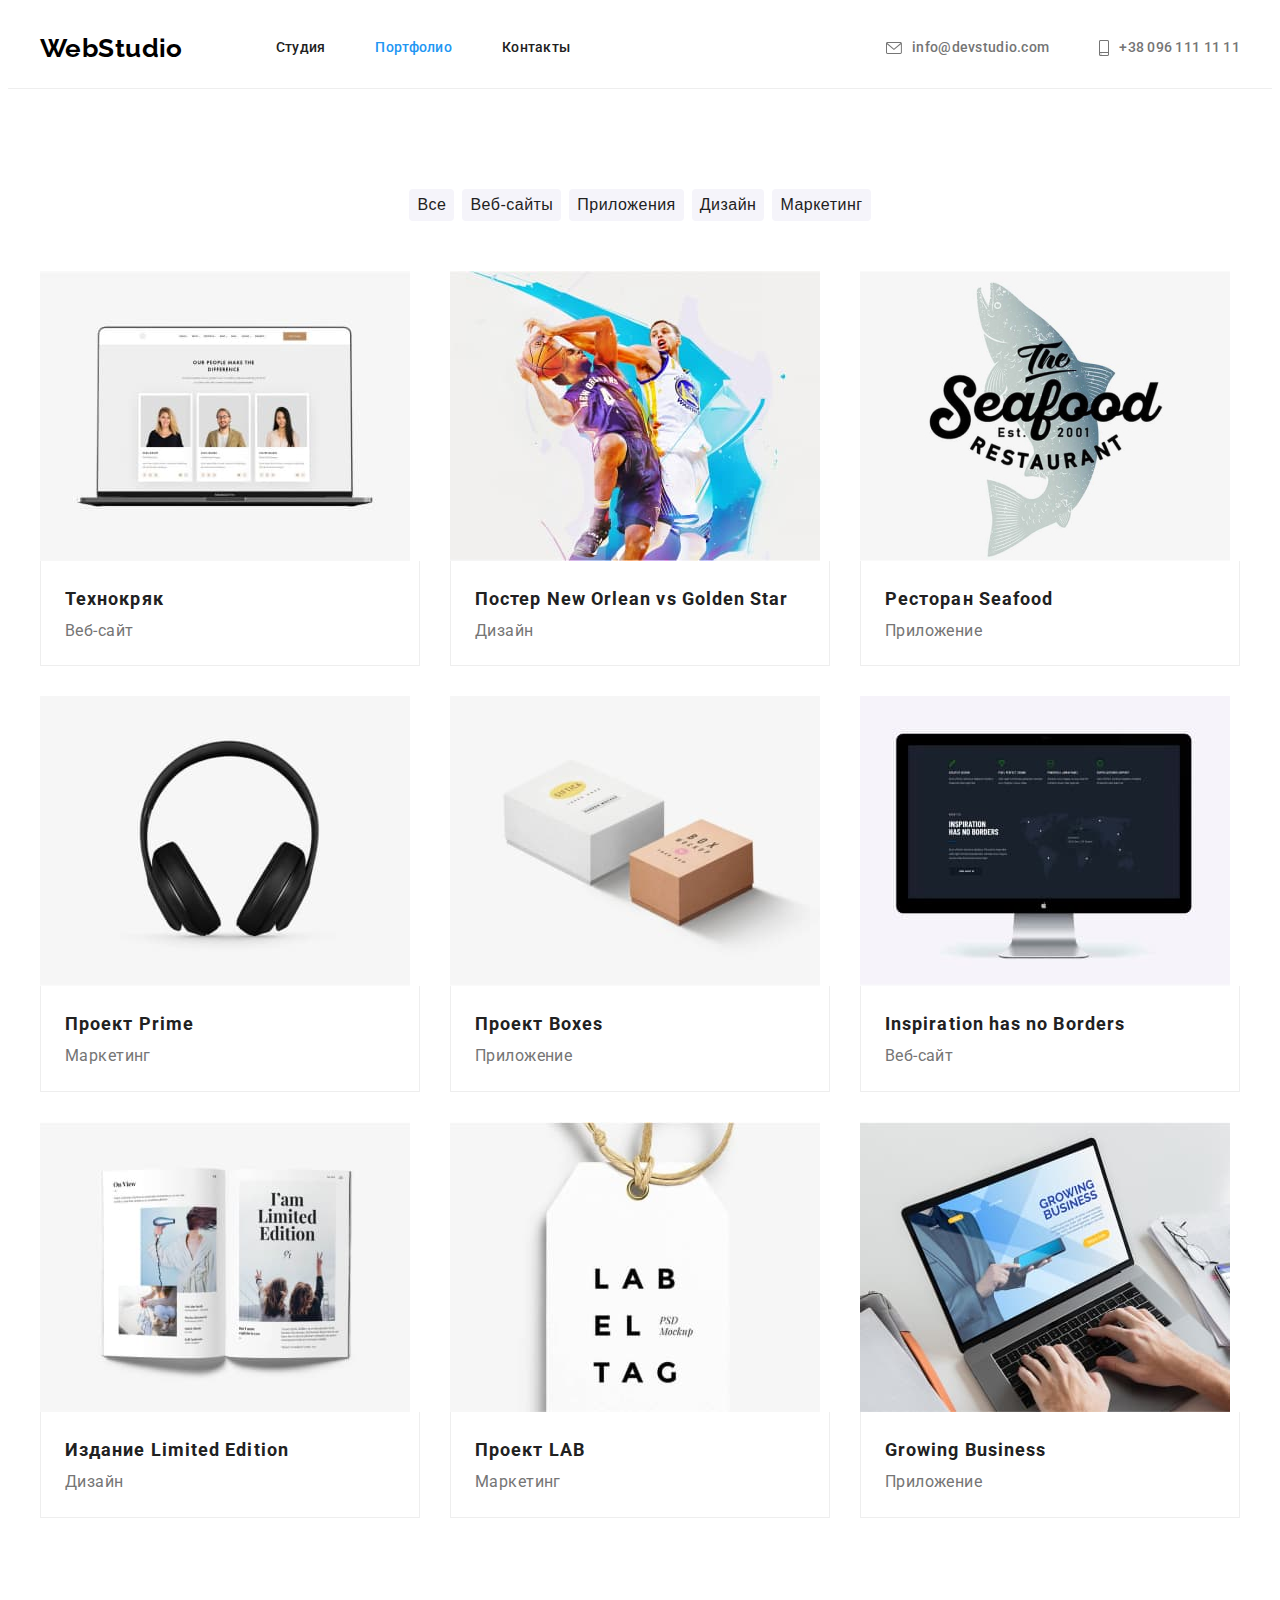
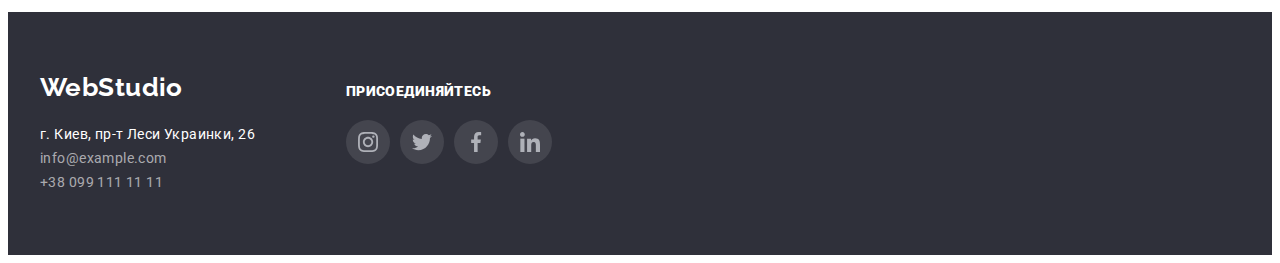
==== portfolio.html @ a7a63b29 "start" ====
<!DOCTYPE html>
<html lang="en">
<head>
    <meta charset="UTF-8">
    <meta http-equiv="X-UA-Compatible" content="IE=edge">
    <meta name="viewport" content="width=device-width, initial-scale=1.0">
    <title>Document</title>
    <link rel="preconnect" href="https://fonts.gstatic.com">
    <link rel="preconnect" href="https://fonts.gstatic.com">
    <link rel="preconnect" href="https://fonts.gstatic.com">
    <link rel="stylesheet" href="https://cdnjs.cloudflare.com/ajax/libs/modern-normalize/1.0.0/modern-normalize.min.css" integrity="sha512-ISS7cAi1PEhQ8jnbJpJZMd29NlhNj4AWYyLOSp2CE/CsHxTCu+r+t0D2yoJudVrd0/8fTVPUVDzY5Tvli75u/g==" crossorigin="anonymous" />
    <link href="https://fonts.googleapis.com/css2?family=Raleway:wght@700&family=Roboto:wght@400;500;700;900&display=swap" rel="stylesheet">
    <link rel="stylesheet" href="./css/styles.css" />
</head>

<body>
             <!-- шапка -->

             <header class="page-header">
                <div class="container header-container">
                <nav class="navigation">
                <a href="./index.html" class="logo text">
                   <span>Web</span>Studio
                </a>
                <ul class="site-nav list">
           <li class="item"><a href="./index.html" class="link">Студия</a></li>
           <li class="item"><a href="./portfolio.html" class="link active">Портфолио</a></li>
           <li class="item"><a href="" class="link">Контакты</a></li>
        </ul>
    </nav>
    <ul class="contacts-nav list">
        <li class="item-contact"><a href="mailto:info@devstudio.com"  class="link">
           <svg class="contacts-icon">
               <use href="./image/sprite.svg#icon-envelope"></use>
           </svg>info@devstudio.com </a>
       </li>
        <li class="item-contact"><a href="tel:+380961111111"  class="link">
           <svg class="phone-icon">
               <use href="./image/sprite.svg#icon-smartphone"></use>
           </svg>+38 096 111 11 11</a></li>
    </ul>
   </div>
   
</header> 
 
 <main>
     
              <!-- кнопки -->
              <div class="container">
     <section class="portfolio-section">
         <h1 hidden> portfolio</h1>
         
         <ul class="filters-button">
             <li class="portfolio-button">
         <button type="button" class="button">Все</button>
        </li>

        <li class="portfolio-button">
            <button type="button" class="button">Веб-сайты</button>
            </li>
            <li class="portfolio-button">
                <button type="button" class="button">Приложения</button>
                
                </li>
                <li class="portfolio-button">
                    <button type="button" class="button">Дизайн</button>
                    
                    </li>
                    <li class="portfolio-button">
                        <button type="button" class="button">Маркетинг</button>
                        
                        </li>
        </ul>

              <!-- картинки -->
     
    <ul class="portfolio">
        
        <li class="portfolio-item">
            <a href="site" class="portfolio-card-link">
                <div class="portfolio-img-wrapper">
                <img src="./image/img8.jpg" alt="" width="370"/>
            
                <p class="overlay">Технокряк это современная площадка распространения коронавируса. Компании используют эту платформу для цифрового шпионажа и атак на защищённые сервера конкурентов.</p>

                 </div>
                <div class="card-description">
              <h2 class="section-title">Технокряк</h2>
            <p>Веб-сайт</p>
        </div>
    </a>
 </li>
    

        <li class="portfolio-item">
          <a href="site" class="portfolio-card-link">
            <div class="portfolio-img-wrapper">
              <img src="./image/img9.jpg" alt="" width="370"/>
               <p class="overlay">Технокряк это современная площадка распространения коронавируса. Компании используют эту платформу для цифрового шпионажа и атак на защищённые сервера конкурентов.</p>
              </div>
             <div class="card-description">
           <h2 class="section-title">Постер New Orlean vs Golden Star</h2>
          <p>Дизайн</p>
        </div>
      </a>
    </li>


    <li class="portfolio-item">
        <a href="site" class="portfolio-card-link">
          <div class="portfolio-img-wrapper">
            <img src="./image/img10.jpg" alt="" width="370"/>
             <p class="overlay">Технокряк это современная площадка распространения коронавируса. Компании используют эту платформу для цифрового шпионажа и атак на защищённые сервера конкурентов.</p>
              </div>
             <div class="card-description">
             <h2 class="section-title">Ресторан Seafood</h2>
            <p>Приложение</p>
            </div>
        </a>
     </li>


        <li class="portfolio-item">
            <a href="site" class="portfolio-card-link">
              <div class="portfolio-img-wrapper">
                 <img src="./image/img11.jpg" alt="" width="370"/> 
                 <p class="overlay">Технокряк это современная площадка распространения коронавируса. Компании используют эту платформу для цифрового шпионажа и атак на защищённые сервера конкурентов.</p>
                </div>
             <div class="card-description">
            <h2 class="section-title">Проект Prime</h2>
            <p>Маркетинг</p>
          </div>
         </a>
        </li>
        
        
        <li class="portfolio-item">
            <a href="site" class="portfolio-card-link">
              <div class="portfolio-img-wrapper">
                 <img src="./image/img12.jpg" alt="" width="370"/>
                 <p class="overlay">Технокряк это современная площадка распространения коронавируса. Компании используют эту платформу для цифрового шпионажа и атак на защищённые сервера конкурентов.</p>
                </div>
              <div class="card-description">
            <h2 class="section-title">Проект Boxes</h2>
          <p>Приложение</p>
        </div>
       </a>
    </li>
    
    
        <li class="portfolio-item">
           <a href="site" class="portfolio-card-link">
              <div class="portfolio-img-wrapper">
                <img src="./image/img13.jpg" alt="" width="370"/>
                 <p class="overlay">Технокряк это современная площадка распространения коронавируса. Компании используют эту платформу для цифрового шпионажа и атак на защищённые сервера конкурентов.</p>
                </div>
              <div class="card-description">
            <h2 class="section-title">Inspiration has no Borders</h2>
           <p>Веб-сайт</p>
          </div>
         </a>
        </li>
    
    
        <li class="portfolio-item">
            <a href="site" class="portfolio-card-link">
              <div class="portfolio-img-wrapper">
                <img src="./image/img14.jpg" alt="" width="370"/>
                  <p class="overlay">Технокряк это современная площадка распространения коронавируса. Компании используют эту платформу для цифрового шпионажа и атак на защищённые сервера конкурентов.</p>
                </div>
               <div class="card-description">
              <h2 class="section-title">Издание Limited Edition</h2>
            <p>Дизайн</p>
          </div>
         </a>
        </li>
    
    
        <li class="portfolio-item">
            <a href="site" class="portfolio-card-link">
              <div class="portfolio-img-wrapper">
                <img src="./image/img15.jpg" alt="" width="370"/>
               <p class="overlay">Технокряк это современная площадка распространения коронавируса. Компании используют эту платформу для цифрового шпионажа и атак на защищённые сервера конкурентов.</p>
              </div>
             <div class="card-description">
            <h2 class="section-title">Проект LAB</h2>
         <p>Маркетинг</p>
       </div>
      </a>
    </li>
    
    
        <li class="portfolio-item">
            <a href="site" class="portfolio-card-link">
              <div class="portfolio-img-wrapper">
                <img src="./image/img16.jpg" alt="" width="370"/>
                <p class="overlay">Технокряк это современная площадка распространения коронавируса. Компании используют эту платформу для цифрового шпионажа и атак на защищённые сервера конкурентов.</p>
              </div>
             <div class="card-description">
            <h2 class="section-title">Growing Business</h2>
          <p>Приложение</p>
         </div>
        </a>
    </li>
    
    </ul>


</div>
</section>
</main>

             <!-- футер -->

             <footer class="footer">
                <div class="container">
                    <div class="footer-address">
                <a href="./index.html" class="logo text">
                    <span>Web</span>Studio
                 </a>
                <address>
                    <p>г. Киев, пр-т Леси Украинки, 26</p>
                    <ul>
                        <li class="address-link"><a href="mailto:info@example.com" class="address text">info@example.com</a></li>
                        <li class="address-link"><a href="tel:+380991111111" class="address text">+38 099 111 11 11</a></li>
                    </ul>
                    </address>
                
                </div>
            
                <div class="footer-social">
                    <p class="social-head"><b>присоединяйтесь</b></p>
                    <ul class="footer-social-list">
                        <li class="footer-social-item">
                          <a href="https://www.instagram.com/" class="footer-list-link" 
                          target="_blank"
                          rel="noreferrer noopener">
                          <svg class="social-list-icon">
                            <use href="./image/sprite.svg#icon-instagram"></use>
                          </svg>
                      </a>
                        </li>
                        <li class="footer-social-item">
                            <a href="https://www.twitter.com/" class="footer-list-link" target="_blank"
                            rel="noreferrer noopener">
                            <svg class="social-list-icon">
                              <use href="./image/sprite.svg#icon-twitter"></use>
                            </svg>
                        </a>
                          </li>
                          <li class="footer-social-item">
                            <a href="https://www.facebook.com/" class="footer-list-link"
                            target="_blank"
                          rel="noreferrer noopener">
                            <svg class="social-list-icon">
                              <use href="./image/sprite.svg#icon-facebook"></use>
                            </svg>
                        </a>
                          </li>
                          <li class="footer-social-item">
                            <a href="https://www.linkedin.com/" class="footer-list-link" 
                            target="_blank"
                          rel="noreferrer noopener">
                            <svg class="social-list-icon">
                              <use href="./image/sprite.svg#icon-linkedin"></use>
                            </svg>
                        </a>
                          </li>
                    </ul>
                </div>
                </div>
            </footer>
               
            </body>
            </html>
---- css/styles.css ----
/* css index.html */
/* белый background: #FFFFFF; */
/* вторичный цвет фона #F5F4FA; */
/* акцент  #2196F3; */
/* основной цвет текста серый #757575; */
/* вторичный текст #212121; */
:root {
    --fon-gr:#AFB1B8;
    --primary-text-color:#757575;
    --accent-color:#2196F3;
    --secondary-text-color:#212121;
    --black-color-text:#000000;
    --white: #FFFFFF;
    --white-secondary: rgba(255, 255, 255, 0.6);
    --secodary-accent: #188CE8;
    --dark-background-color:#2F303A;
    --secondary-background: #F5F4FA;
    }
    h1,
h2,
h3,
h4,
h5,
h6,
p {
    margin-top: 0;
    margin-bottom: 0;
}
ul,
ol {
    margin-top: 0;
    margin-bottom: 0;
    padding-left: 0;
}
img {
    display: block;
}


ul {
    list-style: none;
    
}

.text {
    text-decoration: none;
}
.container {
    width: 1200px;
    padding-left: 15px;
    padding-right: 15px;
    margin: auto;
}
body { 
background-color: var(--white);
color: var(--primary-text-color);
font-family: Roboto,sans-serif;
font-weight: 400;
font-size: 14px;
line-height: 1.7;
letter-spacing: 0.03em; }





/* logo */
.page-header {

    border-bottom: 1px solid #EEEEEE;
    border-top: 0;
}
.logo {
    display: inline-block;
  
    margin-right: 93px;


color: var(--black-color-text);
    font-family: Raleway;
    font-weight: 700;
    font-size: 26px;
    line-height: 1.19;
}

.span-logo {
    color: var(--accent-color);
}

 
.header-container {
    display: flex;
    align-items: center;

}

.navigation {
    display: flex;
    align-items: center;
}
.site-nav {
    display: flex;
    align-items: center;
}
.item:not(:last-child) {
margin-right: 50px;
}

 .site-nav a { 
    display: block;
    padding-top: 32px;
    padding-bottom: 32px;

}
.site-nav a {
    color: var(--secondary-text-color);
    font-weight: 500;   
font-size: 14px;
line-height: 1.14;
letter-spacing: 0.02em;
text-decoration: none;
transition: color 250ms cubic-bezier(0.4, 0, 0.2, 1);
}
.site-nav .active {
    color: var(--accent-color);
}

.site-nav a:hover, .site-nav a:focus {
 color: var(--accent-color);   
}
.contacts-nav { 
    display: flex;
    margin-left: auto;
}

.item .link {
    position: relative;
}
.item .link:hover::after {
    display: block;
    position: absolute;
    content: "";
    width: 100%;
    height: 4px;
    border-radius: 2px;
    margin-top: 28px;
    background-color: var(--accent-color);
    

}
.item-contact:not(:last-child) {
    margin-right: 50px;
}
  

.contacts-nav .link {
    display: flex;
    align-items: center;
    color: var(--primary-text-color) ;
    font-weight: 500;
font-size: 14px;
line-height: 1.14;
letter-spacing: 0.02em;
text-decoration: none;
transition: color 250ms cubic-bezier(0.4, 0, 0.2, 1);
}
.contacts-nav .link:focus, .contacts-nav .link:hover{
color: var(--accent-color) ;
}
.contacts-icon {
    width: 16px;
    height: 12px;
    margin-right: 10px;
    fill: currentColor;

}



.phone-icon {
    width: 10px;
    height: 16px;
    margin-right: 10px;
    fill: currentColor;
}

  



     /* hero */
.hero {
    background-color:  #C4C4C4;
    background-image: linear-gradient(rgba(47, 48, 58, 0.4),
    rgba(47, 48, 58, 0.4)),
     url(../image/img.head.jpg);
    background-size: cover;
    color: var(--white);
    text-align: center;
   
    padding-top: 200px;
    padding-bottom: 200px;
    
}


.hero-title {
    width: 696px;
    margin-left: auto;
    margin-right: auto;
    margin-bottom: 30px;


font-weight: 900;
font-size: 44px;
line-height: 1.36;
text-align: center;
letter-spacing: 0.06em;
text-transform: uppercase;
}
.hero-button {
display: inline-block;
min-width: 200px;
padding: 10px 32px;

    color: var(--white);
    background-color:var(--accent-color);
    font-weight: 700;
font-size: 16px;
line-height: 1.9;
align-items: center;
text-align: center;
letter-spacing: 0.06em;
font-family: inherit;
border: none;
border-radius: 4px;
cursor: pointer;
transition: background-color 250ms cubic-bezier(0.4, 0, 0.2, 1), color 250ms cubic-bezier(0.4, 0, 0.2, 1),
box-shadow 250ms cubic-bezier(0.4, 0, 0.2, 1);
 
}
.hero .hero-button:hover,
.hero .hero-button:focus {
    color: var(--white);
    background-color: var(--secodary-accent)
}
     /*  столбцы списка -feature */
     .feature-icon {
         width: 70px;
         height: 70px;
     }
     .feature-svg {
         display: flex;
         justify-content: center;
         align-items: center;
         width: 270px;
         height: 120px;
         background-color: var(--secondary-background);
margin-bottom: 30px;
     }
.feature {
    padding-top: 94px;
}
.feature-list {
    
    display: flex;
    justify-content: space-between;
}

.feature-list .items {
   
   
    flex-basis: calc((100% - 90px) / 4);
}
.feature-list .item:not(:last-child) {
margin-right: 30px;
}

.feature-list .section-title {
    margin-bottom: 10px;

    color: var(--secondary-text-color);
    font-weight: 700;
font-size: 14px;
line-height: 1.14;
text-transform: uppercase;
}

.section-title {
    color: var(--secondary-text-color);
}

      /* чем мы занимаемся */

      .section-work {
          padding-top: 94px;
          padding-bottom: 94px;
      }
.section-work .section-title {
    margin-bottom: 50px;
    color: var(--secondary-text-color);
    font-weight: 700;
font-size: 36px;
line-height: 1.16;
text-align: center;
}
.work-photo  {
    display: flex;
justify-content: center;

}
 .work-photo .photo:not(:last-child) {
    margin-right: 30px;
   
}



.overlay-work {

  background-color: rgba(47, 48, 58, 0.8);
  padding:  27px 0px;
  color: var(--white); 
  position: absolute;
  bottom: 0;
    left: 0;
    width: 100%;
    height: 70px;
    overflow: auto;
    font-size: 14px;
    line-height: 1.14;
    text-align: center;
    letter-spacing: 0.03cm;
    text-transform: uppercase;
    
}
.overlay-section-work {

    background-color: rgba(47, 48, 58, 0.8);
    position: relative;
    display: flex;
    align-items: center;
}

       /* наша команда*/

.section-team  {
    padding-top: 94px;
    padding-bottom: 94px;
    background-color: var(--secondary-background);
}

.section-team .section-title {
 color: var(--secondary-text-color);
font-weight: 700;
font-size: 36px;
line-height: 1.16;
text-align: center;
margin-bottom: 50px;
}
.team-members {

    display: flex;
    justify-content: center;
}

.members-name .section-title {
margin-bottom: 10px;
color: var(--secondary-text-color);   
font-weight: 500;
font-size: 16px;
line-height: 1.18;
text-align: center;
}
.members-name p {
  
font-weight: 400;
font-size: 16px;
line-height: 1.18;
text-align: center;
margin-bottom: 16px;
}

.team-members .members-name:not(:last-child) {
    margin-right: 30px;
}
.members-name {
    box-shadow: 0px 1px 3px rgba(0, 0, 0, 0.12), 0px 1px 1px rgba(0, 0, 0, 0.14), 0px 2px 1px rgba(0, 0, 0, 0.2);
    border-radius: 0px 0px 4px 4px;
    background-color: var(--white);
}
.employee {
    padding-left: 32px;
    padding-right: 32px;
    padding-top: 30px;
    padding-bottom: 30px;
}
.social-list-icon {
    width: 20px;
    height: 20px;
    fill: var(--fon-gr);
    transition: fill 250ms cubic-bezier(0.4, 0, 0.2, 1);
}
.social-list {
    display: flex;
    justify-content: space-between;
     
}
.social-list-link {
    display: flex;
    justify-content: center;
    align-items: center;
    width: 44px;
    height: 44px;
    background-color: #FFFFFF;
    border-radius: 50%;
    transition: background-color 250ms cubic-bezier(0.4, 0, 0.2, 1);

}
.social-list-link:hover,
.social-list-link:focus {
    background-color: var(--accent-color);
}
.social-list-link:hover .social-list-icon,
.social-list-link:focus .social-list-icon {
 fill: var(--white) ;
}

/* клиенты */

.clients {
    padding-top: 94px;
    padding-bottom: 94px;
}

.clients .section-title {

    margin-bottom: 50px; 
    color: var(--secondary-text-color);
    font-weight: 700;
font-size: 36px;
line-height: 1.16;
text-align: center;
}



    .clients-icon {
  width: 106px;
  height: 60px;
  fill: currentColor;
    }


.clients-list-item {
    flex-basis: calc((100% - 180px) / 6);
    margin-left: 30px;
    margin-top: 30px;
}

.clients-list {
display: flex;
flex-wrap: wrap;
margin-left: -30px;
margin-top: -30px;
}
.client-link {
    
   display: flex;  
  justify-content: center; 
  align-items: center;
width: 170px;
height: 92px;
color: var(--fon-gr);
border: 1px solid var(--fon-gr);
border-radius: 4px; 
transition: border-color 250ms cubic-bezier(0.4, 0, 0.2, 1), color 250ms cubic-bezier(0.4, 0, 0.2, 1);
}

.client-link:hover,
.client-link:focus {
  border: 1px solid var(--accent-color);
  color: var(--accent-color);
}
    /* футер */

footer {
    padding-top: 60px;
    padding-bottom: 60px;
    background-color: var(--dark-background-color);
    color: var(--white);
    list-style: none;
    text-decoration: none;

 font-weight: 400;
font-size: 14px;
line-height: 1.71;
letter-spacing: 0.03em;
}
.footer .logo{
    display: block;
    margin-bottom: 20px;
    
    color: var(--white);
}
.address {
    color: rgba(255, 255, 255, 0.6);
    list-style: none;
    transition: 250ms cubic-bezier(0.4, 0, 0.2, 1);
}

.address:not(:last-child) {
margin-bottom: 9px;
}

.address:hover, .address:focus {
    color: var(--accent-color);
}
address {font-style: normal;}

.footer .container {
    display: flex;
    align-items: baseline;
}
.social-head {
    display: block;
  margin-bottom: 20px;

  font-weight: bold;
  font-size: 14px;
  line-height: 1.14;
  letter-spacing: 0.03em;
  text-transform: uppercase;
}
.footer-social {
    display: block;
    margin-left: 70px;
}

.footer-social-list {
    display: flex;
}
.footer-social-item:not(:last-child) {
    margin-right: 10px;
}
.footer-list-link {
    display: flex;
    justify-content: center;
    align-items: center;
    width: 44px;
    height: 44px;
    border-radius: 50%;
    
    background-color: rgba(255, 255, 255, 0.1);
    color: var(--white);
     transition: background-color 250ms cubic-bezier(0.4, 0, 0.2, 1); 
}
.footer-list-link:hover,
.footer-list-link:focus {
    background-color: var(--accent-color);
}
.footer-list-link:hover .social-list-icon,
.footer-list-link:focus .social-list-icon {
 fill: var(--white) ;
}

 
.footer-mail {
    margin-left: 93px;
    /* position: relative; */
}



.footer-mail-head {
display: block;
  margin-bottom: 20px;
  font-weight: bold;
  font-size: 14px;
  line-height: 1.14;
  letter-spacing: 0.03em;
  text-transform: uppercase;
} 

.mail-label{
display: flex;
justify-content: center;
}
.footer-input {
    
    width: 358px;
height: 50px;
border: 1px solid rgba(255, 255, 255, 0.3);
box-sizing: border-box;
filter: drop-shadow(0px 4px 4px rgba(0, 0, 0, 0.15));
border-radius: 4px;
background-color: var(--dark-background-color);
margin-right: 12px;
padding: 15px;
color: var(--white);
}

.footer-input::placeholder {
    display: flex;
align-items: center;
letter-spacing: 0.03em;

color: rgba(255, 255, 255, 0.6);
}


.footer-submit {
    
    min-width: 200px;
    height: 50px;
    padding: 10px 28px;
        color: var(--white);
        background-color:var(--accent-color);
        font-weight: 700;
    font-size: 16px;
    line-height: 1.9;
    display: inline-flex;
    align-items: center;
    
    letter-spacing: 0.06em;
    font-family: inherit;
    border: none;
    border-radius: 4px;
    cursor: pointer;
    transition: background-color 250ms cubic-bezier(0.4, 0, 0.2, 1), color 250ms cubic-bezier(0.4, 0, 0.2, 1),
    box-shadow 250ms cubic-bezier(0.4, 0, 0.2, 1);
     
    }
    .footer-submit:hover,
    .footer-submit:focus {
        color: var(--white);
        background-color: var(--secodary-accent)
    
    }
.send-icon {
    
    fill: currentColor;
    /* position: absolute; */
   margin-left: 10px;
   
}

/* portfolio.html */



/* Button */
.filters-button .button {
    color:var(--secondary-text-color);
background-color: var(--secondary-background);
text-decoration: none;
font-weight: 500;
font-size: 16px;
line-height: 1.6;
text-align: center;
letter-spacing: 0.03em;
cursor: pointer;
border-radius: 4px;
border-color: transparent;
transition: background-color 250ms cubic-bezier(0.4, 0, 0.2, 1),
color 250ms cubic-bezier(0.4, 0, 0.2, 1), box-shadow 250ms cubic-bezier(0.4, 0, 0.2, 1);
}
.filters-button .button:hover,
.filters-button .button:focus {
    background-color: var(--accent-color);
    color: var(--white);
    box-shadow: 0px 3px 1px rgba(0, 0, 0, 0.1), 0px 1px 2px rgba(0, 0, 0, 0.08),
    0px 2px 2px rgba(0, 0, 0, 0.12);
}
.portfolio-section {
    padding-top: 100px;
    padding-bottom: 94px;
}
.filters-button {
    margin-bottom: 50px;
    display: flex;
    align-items: center;
     justify-content: center;
}

.portfolio-button:not(:last-child) {
     margin-right: 8px;   
    }

       /* картинки */

.portfolio {
      
    display: flex;
    flex-wrap: wrap;
margin-top: -30px; 
margin-left: -30px;
    }


.portfolio-item {
    margin-left: 30px;
    margin-top: 30px;
    flex-basis: calc((100% - 90px) / 3);
    /* transition: box-shadow 250ms cubic-bezier(0.4, 0, 0.2, 1); */
    }
      


.portfolio-item:hover {
    /* box-shadow: 0px 4px 4px rgba(0, 0, 0, 0.25); */
}


.card-description {
    padding: 20px 24px;
    border: 1px solid #EEEEEE;
    border-top: 0;
}
.card-description p {
    color: var(--primary-text-color);
}

.portfolio .section-title {

font-weight: 700;
font-size: 18px;
line-height: 2;
letter-spacing: 0.06em;

}
.portfolio p {
font-size: 16px;
line-height: 1.8;

}
.portfolio-card-link {
    text-decoration: none;
    transition: box-shadow 250ms cubic-bezier(0.4, 0, 0.2, 1);
    display: block;
}
.portfolio-card-link:hover,
.portfolio-card-link:focus {
    box-shadow: 0px 4px 4px rgba(0, 0, 0, 0.25);
}
.portfolio-card-link:hover .overlay,
.portfolio-card-link:focus .overlay {
    transform: translateY(0%);
}

.portfolio-img-wrapper {
    position: relative;
    overflow: hidden;
}

.overlay {
    color: var(--white);
    background-color: rgba(33, 150, 243, 0.9);
    padding: 63px 24px;
    position: absolute;
    top: 0;
    left: 0;
    width: 100%;
    height: 100%;
    overflow: auto;
    transform: translateY(100%);
    transition: transform 250ms cubic-bezier(0.4, 0, 0.2, 1);
    
}

            /* модельное окно */

.backdrop {
position: fixed;
top: 0;
left: 0;
width: 100vw;
height: 100vh;
background-color:rgba(47, 48, 58, 0.8);
box-shadow: 0px 4px 4px rgba(0, 0, 0, 0.25);
z-index: 100;
transition: opacity 250ms linear, visibility 250ms linear;
}

.modal {
    position: inherit;
    width: 528px;
height: 581px;
left: 50%;
top: 50%;
transform: translate(-50%, -50%);
background-color: var(--white);
box-shadow: 0px 1px 3px rgba(0, 0, 0, 0.12), 0px 1px 1px rgba(0, 0, 0, 0.14), 0px 2px 1px rgba(0, 0, 0, 0.2);
border-radius: 4px;
padding: 40px;
}

.modal-close {
    position: absolute;
    top: 8px;
    right: 8px;
    padding: 0;
    width: 30px;
    height: 30px;
    background-color: transparent;
    border: 1px solid rgba(0, 0, 0, 0.1);
    border-radius: 50%;
    cursor: pointer;
    display: flex;
    justify-content: center;
    align-items: center;
}

.modal-close:focus {
    color: var(--accent-color);
}


.is-hidden {
    opacity: 0;
    visibility: hidden;
    pointer-events: none;
}
 .close-icon {
    
    width: 18px;
    height: 18px;
    fill: currentColor;
 }

 .modal-head {
    color: var(--secondary-text-color);
    font-weight: 700;
    font-size: 20px;
    line-height: 23px;
    text-align: center;
    margin-bottom: 12px;
}

.modal-form {

   display: flex; 
   flex-direction: column;
   padding: 0;
}

.modal-label {
    margin-bottom: 10px;
}

.modal-input {
    width: 100%;
    height: 40px;
    border: 1px solid rgba(33, 33, 33, 0.2);
border-radius: 4px;
padding-left: 42px;
cursor: pointer;
}

.modal-input:focus {
    border-color: var(--accent-color);
    outline: none;
}
.modal-input:focus + .svg-modal {
color: var(--accent-color);
    }

    .modal-input:required:focus:valid {
        border-color: var(--accent-color)
    }

    .modal-input:required:focus:invalid {
        border-color: red;
    }

.modal-input-wrapper {
    display: block;
    position: relative;

}

.svg-modal {
    display: block;
    fill: currentColor;
    position: absolute;
    top: 50%;
    left: 12px;
    transform: translateY(-50%);
}

.modal-comment {
    width: 100%;
    height: 120px;
    
  font-size: 12px;
  line-height: 1.16;
  letter-spacing: 0.01em;
    border: 1px solid rgba(33, 33, 33, 0.2);
    border-radius: 4px;
    resize: none;
    padding: 12px 16px;
    
}

.modal-comment::placeholder {
    color: rgba(117, 117, 117, 0.5);
    
}

.modal-comment:focus {
    border-color: var(--accent-color);
    outline: none;
    
}




/* .modal-checkbox-form {  
    content: "";
    display: inline-block;
     vertical-align: middle; 
    width: 16px;
height: 15px;
border-radius: 2px;
border-color: var(--secondary-text-color);
background-image: url(../image/Vector.svg);
}*/

 /* .modal-checkbox:checked + .modal-checkbox-form::after {  
    background-image: url(../image/Vector.svg);
    outline: 1px solid var(--accent-color);
}*/

/* .visually-hidden {  
    position: absolute !important;
    clip: rect(1px 1px 1px 1px);
    clip: rect(1px, 1px, 1px, 1px);
    padding: 0 !important;
    border: 0 !important;
    height: 1px !important;
    width: 1px !important;
    overflow: hidden;
}*/



/* .modal-checkbox-form::before { 
display: inline-block;
content: "";
width: 16px;
height: 15px;
outline: 2px solid var(--accent-color);
cursor: pointer;
}
.modal-checkbox:checked + .modal-checkbox-form::before {
   background-image: url(../image/Vector.svg);
}
*/


.check-label {
display: flex;
align-items: center;
cursor: pointer;
}

.check-input {
    position: absolute;
    width: 16px;
    height: 15px; 
overflow: hidden;
clip: rect(0 0 0 0);
}

.check-box {
    
    width: 16px;
height: 15px;
border: 2px solid var(--primary-text-color);
margin-right: 7px;
}

.check-input:checked + .check-box {
    background-image: url(../image/Vector.svg);
    background-color: var(--accent-color);
    background-repeat: no-repeat;
    background-position: 50% 50%;
    border-color: var(--accent-color);
    border-radius: 2px;
}

.check-input:focus + .check-box {
    border-color: var(--accent-color);
} 

.check-input:checked:focus + .check-box {
    border-color: var(--accent-color);
}

.checkbox-link {
    color: var(--accent-color);
}


.modal-form-btn {
    width: 200px;
height: 50px;
font-weight: 700;
font-size: 16px;
line-height: 1.87px;
letter-spacing: 0.06em;
padding: 10px 32px;
margin-top: 30px;
  border: 0;
  border-radius: 4px;
  align-self: center;
color: var(--white);
    background-color: var(--accent-color);
    transition: background-color 250ms cubic-bezier(0.4, 0, 0.2, 1),
    box-shadow 250ms cubic-bezier(0.4, 0, 0.2, 1);
cursor: pointer;

}

.modal-form-btn:hover,
.modal-form-btn:focus {
        
        background-color: var(--secodary-accent);
        box-shadow: 0px 4px 4px rgba(0, 0, 0, 0.15);
    }
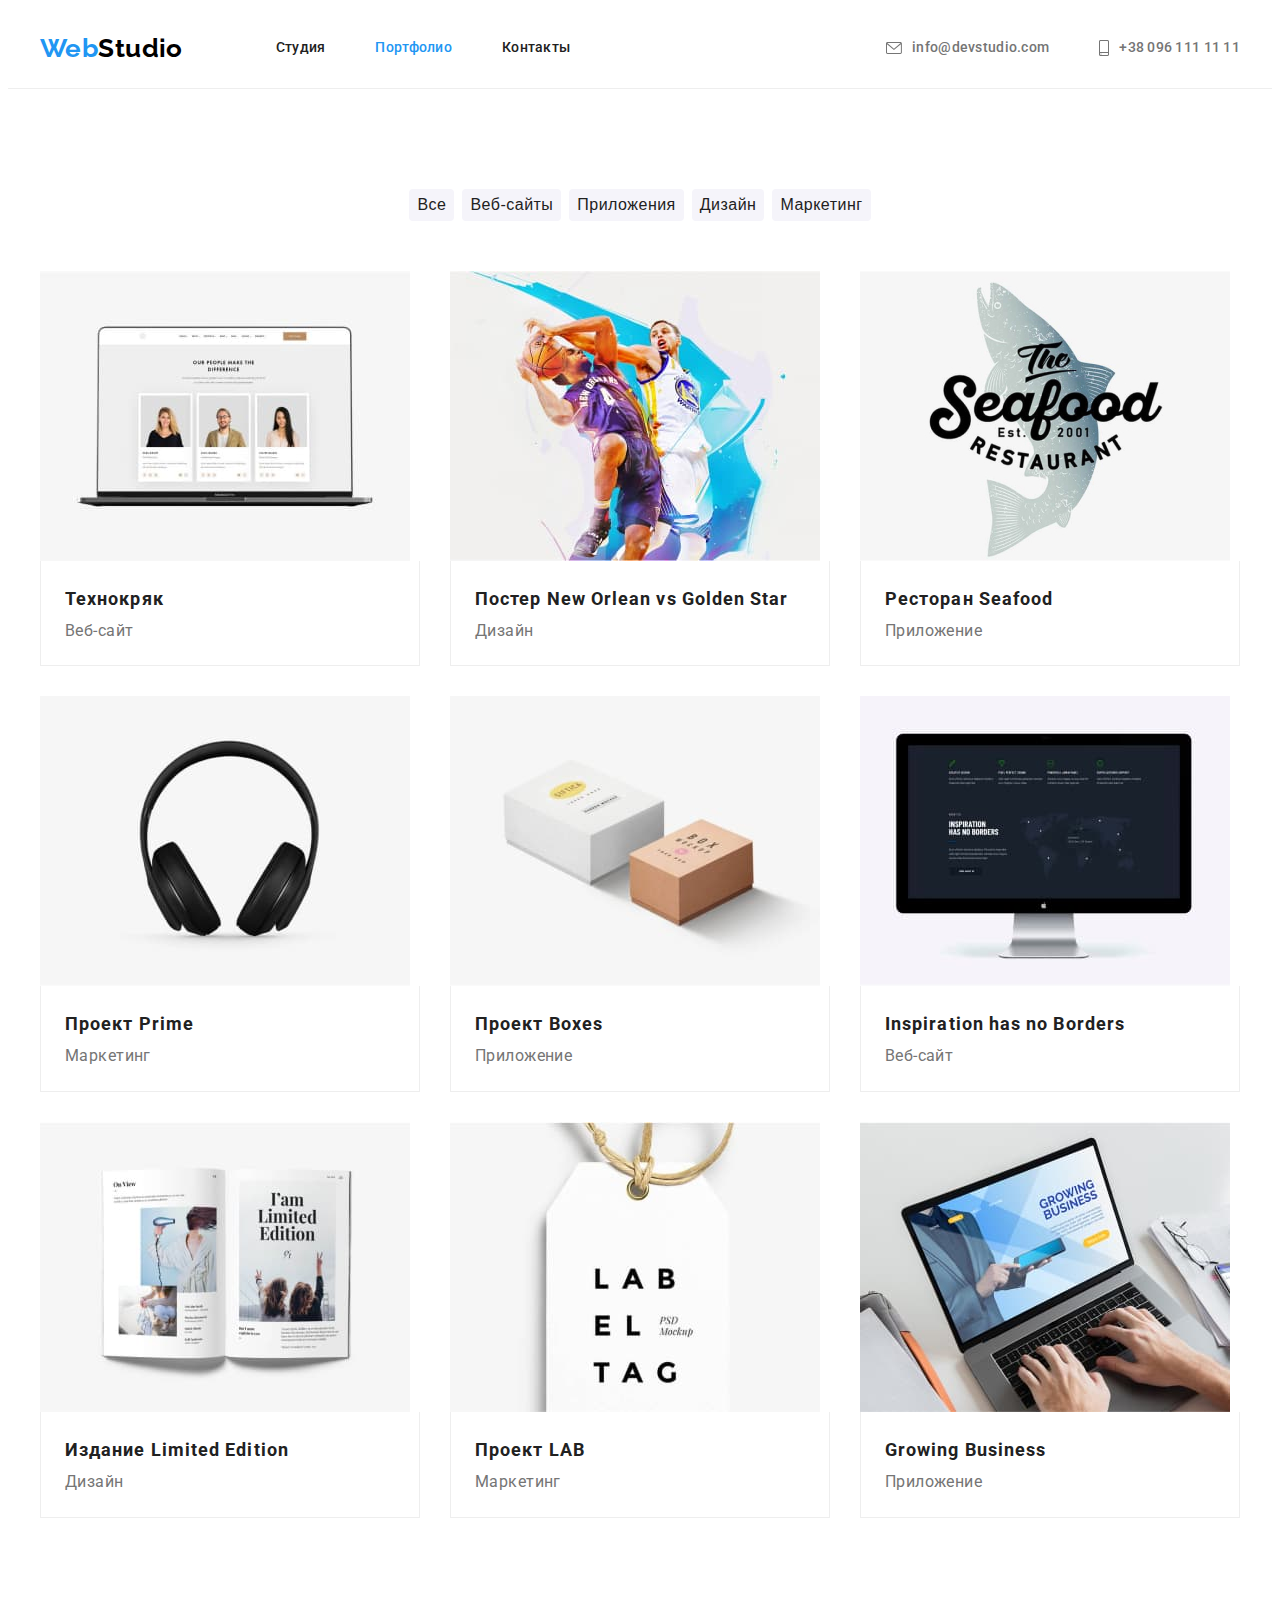
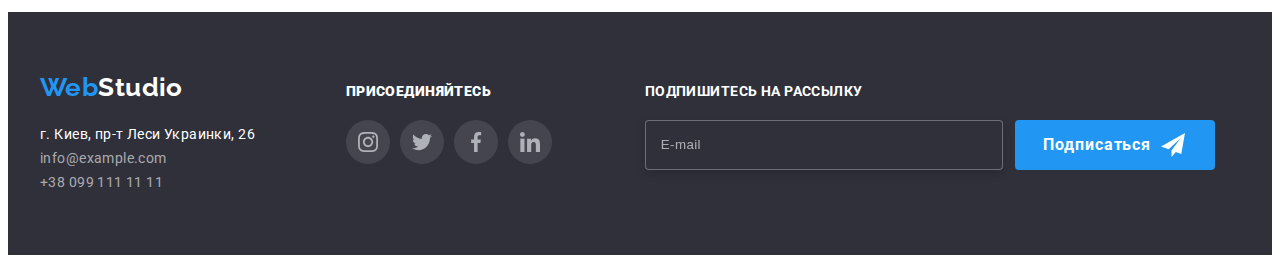
==== commit 503f2bfa: "+" ====
--- a/portfolio.html
+++ b/portfolio.html
@@ -10,6 +10,8 @@
     <link rel="preconnect" href="https://fonts.gstatic.com">
     <link rel="stylesheet" href="https://cdnjs.cloudflare.com/ajax/libs/modern-normalize/1.0.0/modern-normalize.min.css" integrity="sha512-ISS7cAi1PEhQ8jnbJpJZMd29NlhNj4AWYyLOSp2CE/CsHxTCu+r+t0D2yoJudVrd0/8fTVPUVDzY5Tvli75u/g==" crossorigin="anonymous" />
     <link href="https://fonts.googleapis.com/css2?family=Raleway:wght@700&family=Roboto:wght@400;500;700;900&display=swap" rel="stylesheet">
+    <link rel="stylesheet" href="./css/main.min.css">
+   
     <link rel="stylesheet" href="./css/styles.css" />
 </head>
 
@@ -20,7 +22,7 @@
                 <div class="container header-container">
                 <nav class="navigation">
                 <a href="./index.html" class="logo text">
-                   <span>Web</span>Studio
+                   <span class="span-logo">Web</span>Studio
                 </a>
                 <ul class="site-nav list">
            <li class="item"><a href="./index.html" class="link">Студия</a></li>
@@ -216,7 +218,7 @@
                 <div class="container">
                     <div class="footer-address">
                 <a href="./index.html" class="logo text">
-                    <span>Web</span>Studio
+                    <span class="span-logo">Web</span>Studio
                  </a>
                 <address>
                     <p>г. Киев, пр-т Леси Украинки, 26</p>
@@ -268,6 +270,19 @@
                           </li>
                     </ul>
                 </div>
+                <div class="footer-mail">
+      <p class="footer-mail-head">Подпишитесь на рассылку</p>
+      <form action="#" method="GET" class="footer-mail-form">
+        <label class="mail-label">
+          <input type="email" name="user-email" class="footer-input" placeholder="E-mail" required>
+          <button type="submit" class="footer-submit">Подписаться
+            <svg class="send-icon" width="24" height="24"> 
+             <use href="./image/sprite.svg#icon-icon-send"></use>
+            </svg>
+          </button> 
+        </label>
+        </form>
+    </div>
                 </div>
             </footer>
                
--- a/css/main.min.css
+++ b/css/main.min.css
@@ -0,0 +1,2 @@
+:root{--fon-gr:#AFB1B8;--primary-text-color:#757575;--accent-color:#2196F3;--secondary-text-color:#212121;--black-color-text:#000000;--white: #FFFFFF;--white-secondary: rgba(255, 255, 255, 0.6);--secodary-accent: #188CE8;--dark-background-color:#2F303A;--secondary-background: #F5F4FA}h1,h2,h3,h4,h5,h6,p{margin-top:0;margin-bottom:0}ul,ol{margin-top:0;margin-bottom:0;padding-left:0}img{display:block}ul{list-style:none}.text{text-decoration:none}body{background-color:var(--white);color:var(--primary-text-color);font-family:Roboto,sans-serif;font-weight:400;font-size:14px;line-height:1.7;letter-spacing:0.03em}.container{width:1200px;padding-left:15px;padding-right:15px;margin:auto}.hero-button{display:inline-block;min-width:200px;padding:10px 32px;color:var(--white);background-color:var(--accent-color);font-weight:700;font-size:16px;line-height:1.9;align-items:center;text-align:center;letter-spacing:0.06em;font-family:inherit;border:none;border-radius:4px;cursor:pointer;transition:background-color 250ms cubic-bezier(0.4, 0, 0.2, 1),color 250ms cubic-bezier(0.4, 0, 0.2, 1),box-shadow 250ms cubic-bezier(0.4, 0, 0.2, 1)}.hero .hero-button:hover,.hero .hero-button:focus{color:var(--white);background-color:var(--secodary-accent)}.footer-submit{min-width:200px;height:50px;padding:10px 28px;color:var(--white);background-color:var(--accent-color);font-weight:700;font-size:16px;line-height:1.9;display:inline-flex;align-items:center;letter-spacing:0.06em;font-family:inherit;border:none;border-radius:4px;cursor:pointer;transition:background-color 250ms cubic-bezier(0.4, 0, 0.2, 1),color 250ms cubic-bezier(0.4, 0, 0.2, 1),box-shadow 250ms cubic-bezier(0.4, 0, 0.2, 1)}.footer-submit:hover,.footer-submit:focus{color:var(--white);background-color:var(--secodary-accent)}.modal-form-btn{width:200px;height:50px;font-weight:700;font-size:16px;line-height:1.87px;letter-spacing:0.06em;padding:10px 32px;margin-top:30px;border:0;border-radius:4px;align-self:center;color:var(--white);background-color:var(--accent-color);transition:background-color 250ms cubic-bezier(0.4, 0, 0.2, 1),box-shadow 250ms cubic-bezier(0.4, 0, 0.2, 1);cursor:pointer}.modal-form-btn:hover,.modal-form-btn:focus{background-color:var(--secodary-accent);box-shadow:0px 4px 4px rgba(0,0,0,0.15)}.item-contact:not(:last-child){margin-right:50px}.contacts-nav .link{display:flex;align-items:center;color:var(--primary-text-color);font-weight:500;font-size:14px;line-height:1.14;letter-spacing:0.02em;text-decoration:none;transition:color 250ms cubic-bezier(0.4, 0, 0.2, 1)}.contacts-nav .link:focus,.contacts-nav .link:hover{color:var(--accent-color)}
+/*# sourceMappingURL=main.min.css.map */--- a/css/styles.css
+++ b/css/styles.css
@@ -4,7 +4,7 @@
 /* акцент  #2196F3; */
 /* основной цвет текста серый #757575; */
 /* вторичный текст #212121; */
-:root {
+/* :root { 
     --fon-gr:#AFB1B8;
     --primary-text-color:#757575;
     --accent-color:#2196F3;
@@ -58,7 +58,8 @@
 font-weight: 400;
 font-size: 14px;
 line-height: 1.7;
-letter-spacing: 0.03em; }
+letter-spacing: 0.03em; 
+}*/
 
 
 
@@ -148,7 +149,7 @@
     
 
 }
-.item-contact:not(:last-child) {
+/* .item-contact:not(:last-child) { 
     margin-right: 50px;
 }
   
@@ -166,7 +167,7 @@
 }
 .contacts-nav .link:focus, .contacts-nav .link:hover{
 color: var(--accent-color) ;
-}
+} */
 .contacts-icon {
     width: 16px;
     height: 12px;
@@ -218,7 +219,7 @@
 letter-spacing: 0.06em;
 text-transform: uppercase;
 }
-.hero-button {
+/* .hero-button { 
 display: inline-block;
 min-width: 200px;
 padding: 10px 32px;
@@ -242,12 +243,12 @@
 .hero .hero-button:hover,
 .hero .hero-button:focus {
     color: var(--white);
-    background-color: var(--secodary-accent)
-}
-     /*  столбцы списка -feature */
+    background-color: var(--secodary-accent)*/
+}
+     /* /* /*  столбцы списка -feature   */
      .feature-icon {
          width: 70px;
-         height: 70px;
+          height: 70px; 
      }
      .feature-svg {
          display: flex;
@@ -503,7 +504,7 @@
     
     color: var(--white);
 }
-.address {
+.address { 
     color: rgba(255, 255, 255, 0.6);
     list-style: none;
     transition: 250ms cubic-bezier(0.4, 0, 0.2, 1);
@@ -516,7 +517,8 @@
 .address:hover, .address:focus {
     color: var(--accent-color);
 }
-address {font-style: normal;}
+address {font-style: normal;
+}
 
 .footer .container {
     display: flex;
@@ -650,7 +652,7 @@
 
 
 /* Button */
-.filters-button .button {
+.filters-button .button { 
     color:var(--secondary-text-color);
 background-color: var(--secondary-background);
 text-decoration: none;
@@ -685,7 +687,7 @@
 
 .portfolio-button:not(:last-child) {
      margin-right: 8px;   
-    }
+    } 
 
        /* картинки */
 
@@ -916,6 +918,9 @@
 
 
 
+
+
+
 /* .modal-checkbox-form {  
     content: "";
     display: inline-block;
@@ -959,6 +964,12 @@
 */
 
 
+
+
+
+
+
+
 .check-label {
 display: flex;
 align-items: center;
@@ -1003,7 +1014,7 @@
 }
 
 
-.modal-form-btn {
+/* .modal-form-btn { 
     width: 200px;
 height: 50px;
 font-weight: 700;
@@ -1028,4 +1039,4 @@
         
         background-color: var(--secodary-accent);
         box-shadow: 0px 4px 4px rgba(0, 0, 0, 0.15);
-    }+    }*/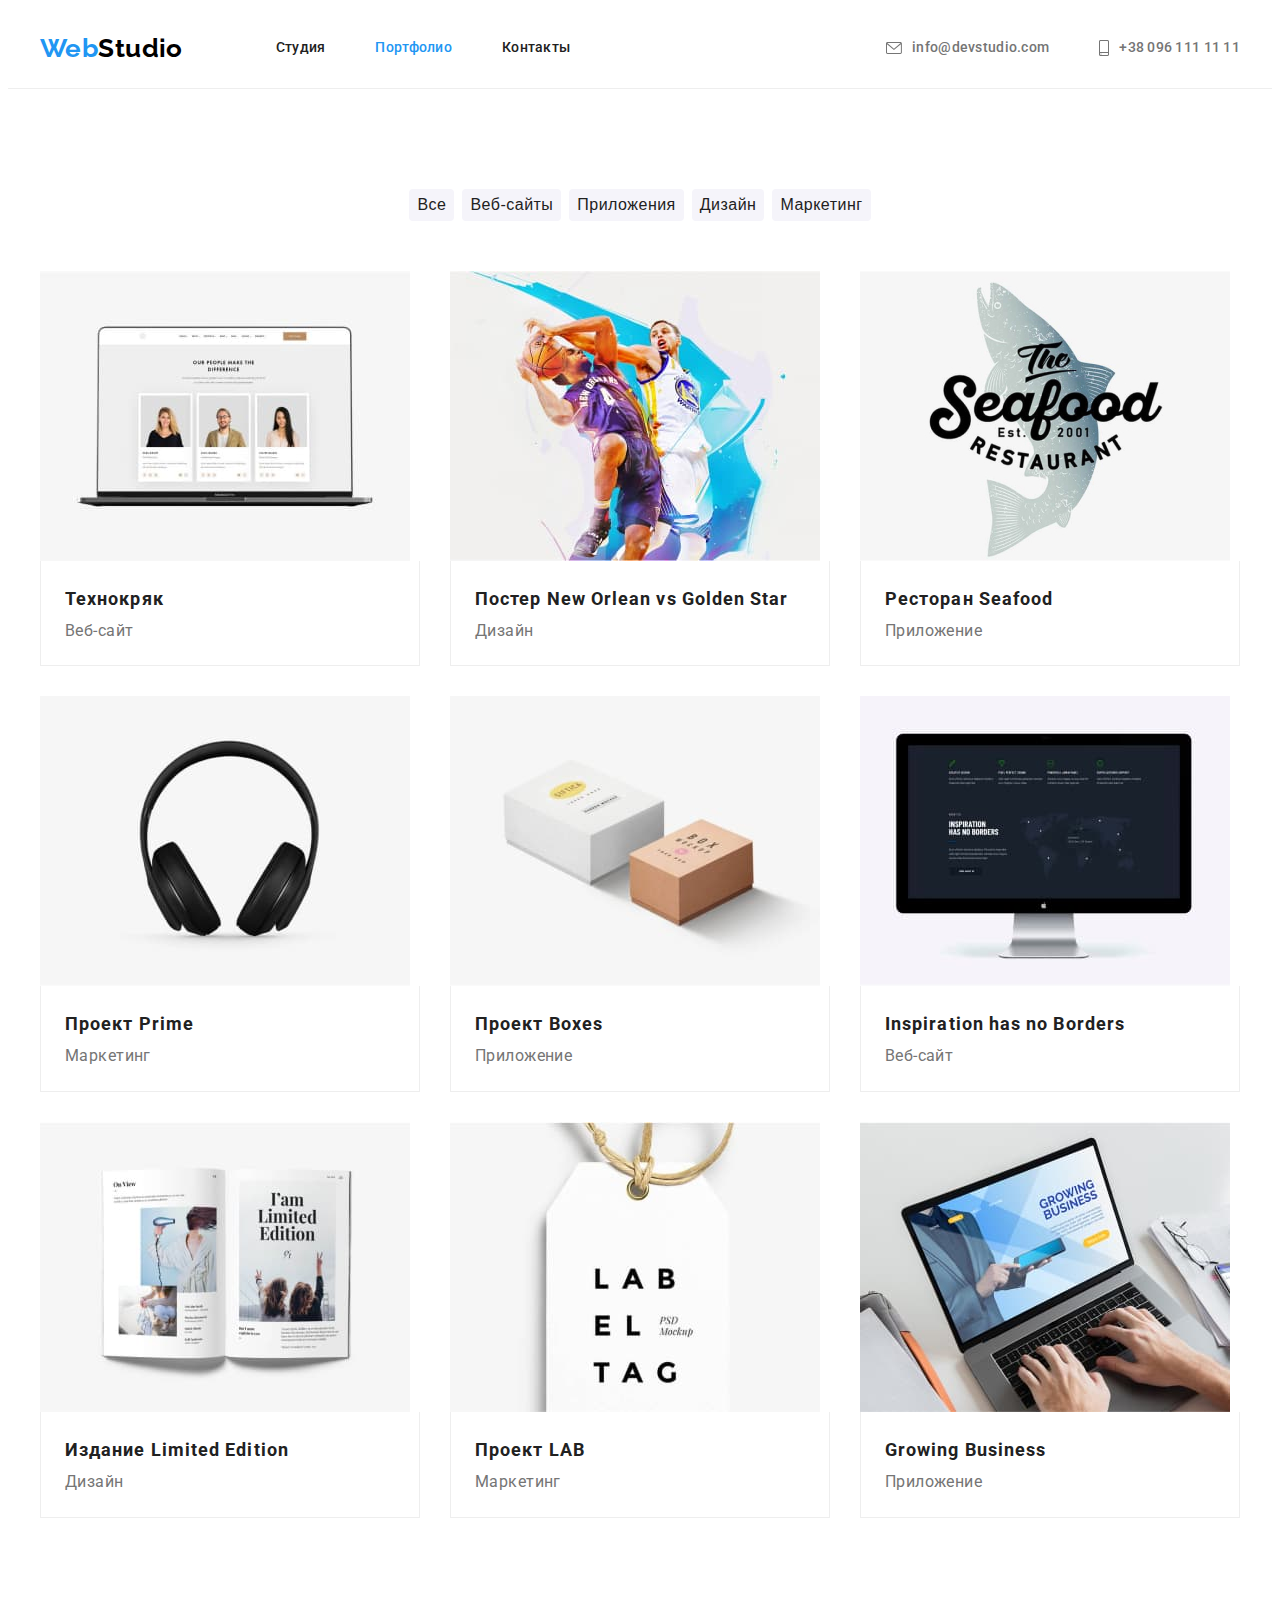
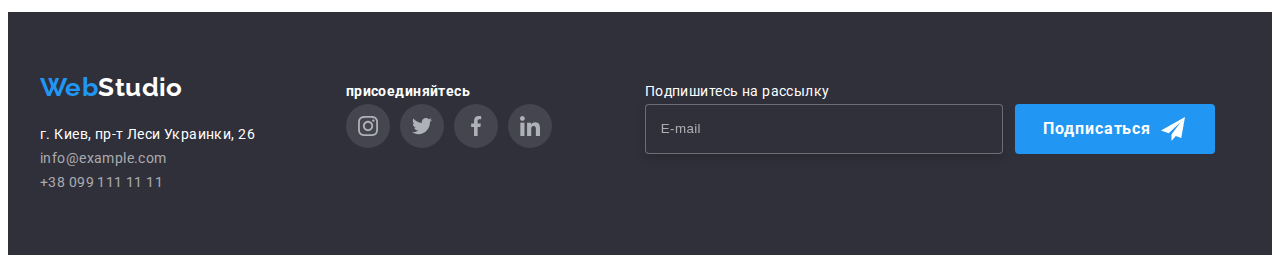
==== commit 5053e019: "bem" ====
--- a/portfolio.html
+++ b/portfolio.html
@@ -12,39 +12,38 @@
     <link href="https://fonts.googleapis.com/css2?family=Raleway:wght@700&family=Roboto:wght@400;500;700;900&display=swap" rel="stylesheet">
     <link rel="stylesheet" href="./css/main.min.css">
    
-    <link rel="stylesheet" href="./css/styles.css" />
+   
 </head>
 
 <body>
              <!-- шапка -->
 
-             <header class="page-header">
-                <div class="container header-container">
+             <header class="header">
+              <div class="container header-container">
                 <nav class="navigation">
-                <a href="./index.html" class="logo text">
-                   <span class="span-logo">Web</span>Studio
-                </a>
-                <ul class="site-nav list">
-           <li class="item"><a href="./index.html" class="link">Студия</a></li>
-           <li class="item"><a href="./portfolio.html" class="link active">Портфолио</a></li>
-           <li class="item"><a href="" class="link">Контакты</a></li>
-        </ul>
-    </nav>
-    <ul class="contacts-nav list">
-        <li class="item-contact"><a href="mailto:info@devstudio.com"  class="link">
-           <svg class="contacts-icon">
-               <use href="./image/sprite.svg#icon-envelope"></use>
-           </svg>info@devstudio.com </a>
-       </li>
-        <li class="item-contact"><a href="tel:+380961111111"  class="link">
-           <svg class="phone-icon">
-               <use href="./image/sprite.svg#icon-smartphone"></use>
-           </svg>+38 096 111 11 11</a></li>
-    </ul>
-   </div>
-   
-</header> 
- 
+                  <a href="./index.html" class="logo text">
+                     <span class="span-logo">Web</span>Studio
+                  </a>
+                  <ul class="navigation__list">
+                     <li class="navigation__item"><a href="./index.html" class="navigation__link">Студия</a></li>
+                     <li class="navigation__item"><a href="./portfolio.html" class="navigation__link active">Портфолио</a></li>
+                     <li class="navigation__item"><a href="" class="navigation__link">Контакты</a></li>
+                  </ul>
+                 </nav>
+     <ul class="contacts__list">
+         <li class="contacts__item"><a href="mailto:info@devstudio.com"  class="contacts__link">
+            <svg class="contacts__icon">
+                <use href="./image/sprite.svg#icon-envelope"></use>
+            </svg>info@devstudio.com </a>
+        </li>
+         <li class="contacts__item"><a href="tel:+380961111111"  class="contacts__link">
+            <svg class="phone__icon">
+                <use href="./image/sprite.svg#icon-smartphone"></use>
+            </svg>+38 096 111 11 11</a></li>
+     </ul>
+    </div>
+    
+ </header> 
  <main>
      
               <!-- кнопки -->
@@ -78,12 +77,12 @@
      
     <ul class="portfolio">
         
-        <li class="portfolio-item">
-            <a href="site" class="portfolio-card-link">
+        <li class="portfolio__item">
+            <a href="site" class="portfolio__link">
                 <div class="portfolio-img-wrapper">
                 <img src="./image/img8.jpg" alt="" width="370"/>
             
-                <p class="overlay">Технокряк это современная площадка распространения коронавируса. Компании используют эту платформу для цифрового шпионажа и атак на защищённые сервера конкурентов.</p>
+                <p class="portfolio__overlay">Технокряк это современная площадка распространения коронавируса. Компании используют эту платформу для цифрового шпионажа и атак на защищённые сервера конкурентов.</p>
 
                  </div>
                 <div class="card-description">
@@ -94,11 +93,11 @@
  </li>
     
 
-        <li class="portfolio-item">
-          <a href="site" class="portfolio-card-link">
+        <li class="portfolio__item">
+          <a href="site" class="portfolio__link">
             <div class="portfolio-img-wrapper">
               <img src="./image/img9.jpg" alt="" width="370"/>
-               <p class="overlay">Технокряк это современная площадка распространения коронавируса. Компании используют эту платформу для цифрового шпионажа и атак на защищённые сервера конкурентов.</p>
+               <p class="portfolio__overlay">Технокряк это современная площадка распространения коронавируса. Компании используют эту платформу для цифрового шпионажа и атак на защищённые сервера конкурентов.</p>
               </div>
              <div class="card-description">
            <h2 class="section-title">Постер New Orlean vs Golden Star</h2>
@@ -108,11 +107,11 @@
     </li>
 
 
-    <li class="portfolio-item">
-        <a href="site" class="portfolio-card-link">
+    <li class="portfolio__item">
+        <a href="site" class="portfolio__link">
           <div class="portfolio-img-wrapper">
             <img src="./image/img10.jpg" alt="" width="370"/>
-             <p class="overlay">Технокряк это современная площадка распространения коронавируса. Компании используют эту платформу для цифрового шпионажа и атак на защищённые сервера конкурентов.</p>
+             <p class="portfolio__overlay">Технокряк это современная площадка распространения коронавируса. Компании используют эту платформу для цифрового шпионажа и атак на защищённые сервера конкурентов.</p>
               </div>
              <div class="card-description">
              <h2 class="section-title">Ресторан Seafood</h2>
@@ -122,11 +121,11 @@
      </li>
 
 
-        <li class="portfolio-item">
-            <a href="site" class="portfolio-card-link">
+        <li class="portfolio__item">
+            <a href="site" class="portfolio__link">
               <div class="portfolio-img-wrapper">
                  <img src="./image/img11.jpg" alt="" width="370"/> 
-                 <p class="overlay">Технокряк это современная площадка распространения коронавируса. Компании используют эту платформу для цифрового шпионажа и атак на защищённые сервера конкурентов.</p>
+                 <p class="portfolio__overlay">Технокряк это современная площадка распространения коронавируса. Компании используют эту платформу для цифрового шпионажа и атак на защищённые сервера конкурентов.</p>
                 </div>
              <div class="card-description">
             <h2 class="section-title">Проект Prime</h2>
@@ -136,11 +135,11 @@
         </li>
         
         
-        <li class="portfolio-item">
-            <a href="site" class="portfolio-card-link">
+        <li class="portfolio__item">
+            <a href="site" class="portfolio__link">
               <div class="portfolio-img-wrapper">
                  <img src="./image/img12.jpg" alt="" width="370"/>
-                 <p class="overlay">Технокряк это современная площадка распространения коронавируса. Компании используют эту платформу для цифрового шпионажа и атак на защищённые сервера конкурентов.</p>
+                 <p class="portfolio__overlay">Технокряк это современная площадка распространения коронавируса. Компании используют эту платформу для цифрового шпионажа и атак на защищённые сервера конкурентов.</p>
                 </div>
               <div class="card-description">
             <h2 class="section-title">Проект Boxes</h2>
@@ -150,11 +149,11 @@
     </li>
     
     
-        <li class="portfolio-item">
-           <a href="site" class="portfolio-card-link">
+        <li class="portfolio__item">
+           <a href="site" class="portfolio__link">
               <div class="portfolio-img-wrapper">
                 <img src="./image/img13.jpg" alt="" width="370"/>
-                 <p class="overlay">Технокряк это современная площадка распространения коронавируса. Компании используют эту платформу для цифрового шпионажа и атак на защищённые сервера конкурентов.</p>
+                 <p class="portfolio__overlay">Технокряк это современная площадка распространения коронавируса. Компании используют эту платформу для цифрового шпионажа и атак на защищённые сервера конкурентов.</p>
                 </div>
               <div class="card-description">
             <h2 class="section-title">Inspiration has no Borders</h2>
@@ -164,11 +163,11 @@
         </li>
     
     
-        <li class="portfolio-item">
-            <a href="site" class="portfolio-card-link">
+        <li class="portfolio__item">
+            <a href="site" class="portfolio__link">
               <div class="portfolio-img-wrapper">
                 <img src="./image/img14.jpg" alt="" width="370"/>
-                  <p class="overlay">Технокряк это современная площадка распространения коронавируса. Компании используют эту платформу для цифрового шпионажа и атак на защищённые сервера конкурентов.</p>
+                  <p class="portfolio__overlay">Технокряк это современная площадка распространения коронавируса. Компании используют эту платформу для цифрового шпионажа и атак на защищённые сервера конкурентов.</p>
                 </div>
                <div class="card-description">
               <h2 class="section-title">Издание Limited Edition</h2>
@@ -178,11 +177,11 @@
         </li>
     
     
-        <li class="portfolio-item">
-            <a href="site" class="portfolio-card-link">
+        <li class="portfolio__item">
+            <a href="site" class="portfolio__link">
               <div class="portfolio-img-wrapper">
                 <img src="./image/img15.jpg" alt="" width="370"/>
-               <p class="overlay">Технокряк это современная площадка распространения коронавируса. Компании используют эту платформу для цифрового шпионажа и атак на защищённые сервера конкурентов.</p>
+               <p class="portfolio__overlay">Технокряк это современная площадка распространения коронавируса. Компании используют эту платформу для цифрового шпионажа и атак на защищённые сервера конкурентов.</p>
               </div>
              <div class="card-description">
             <h2 class="section-title">Проект LAB</h2>
@@ -192,11 +191,11 @@
     </li>
     
     
-        <li class="portfolio-item">
-            <a href="site" class="portfolio-card-link">
+        <li class="portfolio__item">
+            <a href="site" class="portfolio__link">
               <div class="portfolio-img-wrapper">
                 <img src="./image/img16.jpg" alt="" width="370"/>
-                <p class="overlay">Технокряк это современная площадка распространения коронавируса. Компании используют эту платформу для цифрового шпионажа и атак на защищённые сервера конкурентов.</p>
+                <p class="portfolio__overlay">Технокряк это современная площадка распространения коронавируса. Компании используют эту платформу для цифрового шпионажа и атак на защищённые сервера конкурентов.</p>
               </div>
              <div class="card-description">
             <h2 class="section-title">Growing Business</h2>
--- a/css/main.min.css
+++ b/css/main.min.css
@@ -1,2 +1,2 @@
-:root{--fon-gr:#AFB1B8;--primary-text-color:#757575;--accent-color:#2196F3;--secondary-text-color:#212121;--black-color-text:#000000;--white: #FFFFFF;--white-secondary: rgba(255, 255, 255, 0.6);--secodary-accent: #188CE8;--dark-background-color:#2F303A;--secondary-background: #F5F4FA}h1,h2,h3,h4,h5,h6,p{margin-top:0;margin-bottom:0}ul,ol{margin-top:0;margin-bottom:0;padding-left:0}img{display:block}ul{list-style:none}.text{text-decoration:none}body{background-color:var(--white);color:var(--primary-text-color);font-family:Roboto,sans-serif;font-weight:400;font-size:14px;line-height:1.7;letter-spacing:0.03em}.container{width:1200px;padding-left:15px;padding-right:15px;margin:auto}.hero-button{display:inline-block;min-width:200px;padding:10px 32px;color:var(--white);background-color:var(--accent-color);font-weight:700;font-size:16px;line-height:1.9;align-items:center;text-align:center;letter-spacing:0.06em;font-family:inherit;border:none;border-radius:4px;cursor:pointer;transition:background-color 250ms cubic-bezier(0.4, 0, 0.2, 1),color 250ms cubic-bezier(0.4, 0, 0.2, 1),box-shadow 250ms cubic-bezier(0.4, 0, 0.2, 1)}.hero .hero-button:hover,.hero .hero-button:focus{color:var(--white);background-color:var(--secodary-accent)}.footer-submit{min-width:200px;height:50px;padding:10px 28px;color:var(--white);background-color:var(--accent-color);font-weight:700;font-size:16px;line-height:1.9;display:inline-flex;align-items:center;letter-spacing:0.06em;font-family:inherit;border:none;border-radius:4px;cursor:pointer;transition:background-color 250ms cubic-bezier(0.4, 0, 0.2, 1),color 250ms cubic-bezier(0.4, 0, 0.2, 1),box-shadow 250ms cubic-bezier(0.4, 0, 0.2, 1)}.footer-submit:hover,.footer-submit:focus{color:var(--white);background-color:var(--secodary-accent)}.modal-form-btn{width:200px;height:50px;font-weight:700;font-size:16px;line-height:1.87px;letter-spacing:0.06em;padding:10px 32px;margin-top:30px;border:0;border-radius:4px;align-self:center;color:var(--white);background-color:var(--accent-color);transition:background-color 250ms cubic-bezier(0.4, 0, 0.2, 1),box-shadow 250ms cubic-bezier(0.4, 0, 0.2, 1);cursor:pointer}.modal-form-btn:hover,.modal-form-btn:focus{background-color:var(--secodary-accent);box-shadow:0px 4px 4px rgba(0,0,0,0.15)}.item-contact:not(:last-child){margin-right:50px}.contacts-nav .link{display:flex;align-items:center;color:var(--primary-text-color);font-weight:500;font-size:14px;line-height:1.14;letter-spacing:0.02em;text-decoration:none;transition:color 250ms cubic-bezier(0.4, 0, 0.2, 1)}.contacts-nav .link:focus,.contacts-nav .link:hover{color:var(--accent-color)}
+:root{--fon-gr:#AFB1B8;--primary-text-color:#757575;--accent-color:#2196F3;--secondary-text-color:#212121;--black-color-text:#000000;--white: #FFFFFF;--white-secondary: rgba(255, 255, 255, 0.6);--secodary-accent: #188CE8;--dark-background-color:#2F303A;--secondary-background: #F5F4FA}h1,h2,h3,h4,h5,h6,p{margin-top:0;margin-bottom:0}ul,ol{margin-top:0;margin-bottom:0;padding-left:0}img{display:block}ul{list-style:none}.text{text-decoration:none}body{background-color:var(--white);color:var(--primary-text-color);font-family:Roboto,sans-serif;font-weight:400;font-size:14px;line-height:1.7;letter-spacing:0.03em}.container{width:1200px;padding-left:15px;padding-right:15px;margin:auto}.hero__button{display:inline-block;min-width:200px;padding:10px 32px;color:var(--white);background-color:var(--accent-color);font-weight:700;font-size:16px;line-height:1.9;align-items:center;text-align:center;letter-spacing:0.06em;font-family:inherit;border:none;border-radius:4px;cursor:pointer;transition:background-color 250ms cubic-bezier(0.4, 0, 0.2, 1),color 250ms cubic-bezier(0.4, 0, 0.2, 1),box-shadow 250ms cubic-bezier(0.4, 0, 0.2, 1)}.hero__button:hover,.hero__button:focus{color:var(--white);background-color:var(--secodary-accent)}.footer-submit{min-width:200px;height:50px;padding:10px 28px;color:var(--white);background-color:var(--accent-color);font-weight:700;font-size:16px;line-height:1.9;display:inline-flex;align-items:center;letter-spacing:0.06em;font-family:inherit;border:none;border-radius:4px;cursor:pointer;transition:background-color 250ms cubic-bezier(0.4, 0, 0.2, 1),color 250ms cubic-bezier(0.4, 0, 0.2, 1),box-shadow 250ms cubic-bezier(0.4, 0, 0.2, 1)}.footer-submit:hover,.footer-submit:focus{color:var(--white);background-color:var(--secodary-accent)}.modal-form-btn{width:200px;height:50px;font-weight:700;font-size:16px;line-height:1.87px;letter-spacing:0.06em;padding:10px 32px;margin-top:30px;border:0;border-radius:4px;align-self:center;color:var(--white);background-color:var(--accent-color);transition:background-color 250ms cubic-bezier(0.4, 0, 0.2, 1),box-shadow 250ms cubic-bezier(0.4, 0, 0.2, 1);cursor:pointer}.modal-form-btn:hover,.modal-form-btn:focus{background-color:var(--secodary-accent);box-shadow:0px 4px 4px rgba(0,0,0,0.15)}.logo{display:inline-block;margin-right:93px;color:var(--black-color-text);font-family:Raleway;font-weight:700;font-size:26px;line-height:1.19}.footer .logo{display:block;margin-bottom:20px;color:var(--white)}.span-logo{color:var(--accent-color)}.feature__suptitle{margin-bottom:10px;text-align:start;color:var(--secondary-text-color);font-weight:700;font-size:14px;line-height:1.14;text-transform:uppercase}.footer-social-mail-head{display:block;margin-bottom:20px;font-weight:bold;font-size:14px;line-height:1.14;letter-spacing:0.03em;text-transform:uppercase}.feature__svg{display:flex;justify-content:center;align-items:center;width:270px;height:120px;background-color:var(--secondary-background);margin-bottom:30px}.title{margin-bottom:50px;color:var(--secondary-text-color);font-weight:700;font-size:36px;line-height:1.16;text-align:center}.members-name p{font-weight:400;font-size:16px;line-height:1.18;text-align:center;margin-bottom:16px}.card-description p{color:var(--primary-text-color)}.portfolio p{font-size:16px;line-height:1.8}.social-list-icon{width:20px;height:20px;fill:var(--fon-gr);transition:fill 250ms cubic-bezier(0.4, 0, 0.2, 1)}.social-list-link:hover .social-list-icon,.social-list-link:focus .social-list-icon{fill:var(--white)}.footer-list-link:hover .social-list-link:hover .social-list-icon,.footer-list-link:focus .social-list-link:hover .social-list-icon,.footer-list-link:hover .social-list-link:focus .social-list-icon,.footer-list-link:focus .social-list-link:focus .social-list-icon{fill:var(--white)}.social-list{display:flex;justify-content:space-between}.social-list-link{display:flex;justify-content:center;align-items:center;width:44px;height:44px;background-color:#FFFFFF;border-radius:50%;transition:background-color 250ms cubic-bezier(0.4, 0, 0.2, 1)}.social-list-link:hover,.social-list-link:focus{background-color:var(--accent-color)}.footer-social{display:block;margin-left:70px}.footer-social-list{display:flex}.footer-social-item:not(:last-child){margin-right:10px}.footer-list-link{display:flex;justify-content:center;align-items:center;width:44px;height:44px;border-radius:50%;background-color:rgba(255,255,255,0.1);color:var(--white);transition:background-color 250ms cubic-bezier(0.4, 0, 0.2, 1)}.footer-list-link:hover,.footer-list-link:focus{background-color:var(--accent-color)}.send-icon{fill:currentColor;margin-left:10px}.clients__icon{width:106px;height:60px;fill:currentColor}.clients__item{flex-basis:calc((100% - 180px) / 6);margin-left:30px;margin-top:30px}.clients__list{display:flex;flex-wrap:wrap;margin-left:-30px;margin-top:-30px}.client__link{display:flex;justify-content:center;align-items:center;width:170px;height:92px;color:var(--fon-gr);border:1px solid var(--fon-gr);border-radius:4px;transition:border-color 250ms cubic-bezier(0.4, 0, 0.2, 1),color 250ms cubic-bezier(0.4, 0, 0.2, 1)}.client__link:hover,.client__link:focus{border:1px solid var(--accent-color);color:var(--accent-color)}.button{color:var(--secondary-text-color);background-color:var(--secondary-background);text-decoration:none;font-weight:500;font-size:16px;line-height:1.6;text-align:center;letter-spacing:0.03em;cursor:pointer;border-radius:4px;border-color:transparent;transition:background-color 250ms cubic-bezier(0.4, 0, 0.2, 1),color 250ms cubic-bezier(0.4, 0, 0.2, 1),box-shadow 250ms cubic-bezier(0.4, 0, 0.2, 1)}.button:hover,.button:focus{background-color:var(--accent-color);color:var(--white);box-shadow:0px 3px 1px rgba(0,0,0,0.1),0px 1px 2px rgba(0,0,0,0.08),0px 2px 2px rgba(0,0,0,0.12)}.filters-button{margin-bottom:50px;display:flex;align-items:center;justify-content:center}.portfolio-button:not(:last-child){margin-right:8px}.modal-label{margin-bottom:10px}.modal-input{width:100%;height:40px;border:1px solid rgba(33,33,33,0.2);border-radius:4px;padding-left:42px;cursor:pointer}.modal-input:focus{border-color:var(--accent-color);outline:none}.modal-input:focus:required:focus:valid{border-color:var(--accent-color)}.modal-input-wrapper{display:block;position:relative}.svg-modal{display:block;fill:currentColor;position:absolute;top:50%;left:12px;transform:translateY(-50%)}.modal-input:focus+.svg-modal{color:var(--accent-color)}.backdrop{position:fixed;top:0;left:0;width:100vw;height:100vh;background-color:rgba(47,48,58,0.8);box-shadow:0px 4px 4px rgba(0,0,0,0.25);z-index:100;transition:opacity 250ms linear, visibility 250ms linear}.is-hidden{opacity:0;visibility:hidden;pointer-events:none}.modal{position:inherit;width:528px;height:581px;left:50%;top:50%;transform:translate(-50%, -50%);background-color:var(--white);box-shadow:0px 1px 3px rgba(0,0,0,0.12),0px 1px 1px rgba(0,0,0,0.14),0px 2px 1px rgba(0,0,0,0.2);border-radius:4px;padding:40px}.modal-close{position:absolute;top:8px;right:8px;padding:0;width:30px;height:30px;background-color:transparent;border:1px solid rgba(0,0,0,0.1);border-radius:50%;cursor:pointer;display:flex;justify-content:center;align-items:center}.modal-close:focus{color:var(--accent-color)}.close-icon{width:18px;height:18px;fill:currentColor}.modal-head{color:var(--secondary-text-color);font-weight:700;font-size:20px;line-height:23px;text-align:center;margin-bottom:12px}.modal-form{display:flex;flex-direction:column;padding:0}.modal-comment{width:100%;height:120px;font-size:12px;line-height:1.16;letter-spacing:0.01em;border:1px solid rgba(33,33,33,0.2);border-radius:4px;resize:none;padding:12px 16px}.modal-comment:focus{border-color:var(--accent-color);outline:none}.modal-comment::placeholder{color:rgba(117,117,117,0.5)}.modal-comment:focus{border-color:var(--accent-color);outline:none}.check-label{display:flex;align-items:center;cursor:pointer}.check-input{position:absolute;width:16px;height:15px;overflow:hidden;clip:rect(0 0 0 0)}.check-box{width:16px;height:15px;border:2px solid var(--primary-text-color);margin-right:7px}.check-input:checked+.check-box{background-image:url(../image/Vector.svg);background-color:var(--accent-color);background-repeat:no-repeat;background-position:50% 50%;border-color:var(--accent-color);border-radius:2px}.check-input:focus+.check-input:checked+.check-box{border-color:var(--accent-color)}.check-input:checked:focus+.check-input:focus+.check-input:checked+.check-box{border-color:var(--accent-color)}.checkbox-link{color:var(--accent-color)}.header{border-bottom:1px solid #EEEEEE;border-top:0}.header-container{display:flex;align-items:center}.navigation{display:flex;align-items:center}.navigation__list{display:flex;align-items:center}.navigation__item:not(:last-child){margin-right:50px}.navigation__item a{display:block;padding-top:32px;padding-bottom:32px;color:var(--secondary-text-color);font-weight:500;font-size:14px;line-height:1.14;letter-spacing:0.02em;text-decoration:none;transition:color 250ms cubic-bezier(0.4, 0, 0.2, 1)}.navigation__item a:hover,.navigation__item a:focus{color:var(--accent-color)}.navigation__item .active{color:var(--accent-color)}.contacts__list{display:flex;margin-left:auto}.contacts__list .contacts__link{display:flex;align-items:center;color:var(--primary-text-color);font-weight:500;font-size:14px;line-height:1.14;letter-spacing:0.02em;text-decoration:none;transition:color 250ms cubic-bezier(0.4, 0, 0.2, 1)}.contacts__list :focus,.contacts__list .contacts__link:hover{color:var(--accent-color)}.navigation__item .navigation__link{position:relative}.navigation__item .navigation__link:hover::after{display:block;position:absolute;content:"";width:100%;height:4px;border-radius:2px;margin-top:28px;background-color:var(--accent-color)}.contacts__item:not(:last-child){margin-right:50px}.contacts__icon{width:16px;height:12px;margin-right:10px;fill:currentColor}.phone__icon{width:10px;height:16px;margin-right:10px;fill:currentColor}.hero{background-color:#C4C4C4;background-image:linear-gradient(rgba(47,48,58,0.4), rgba(47,48,58,0.4)),url(../image/img.head.jpg);background-size:cover;color:var(--white);text-align:center;padding-top:200px;padding-bottom:200px}.hero__title{width:696px;margin-left:auto;margin-right:auto;margin-bottom:30px;font-weight:900;font-size:44px;line-height:1.36;text-align:center;letter-spacing:0.06em;text-transform:uppercase}.feature{padding-top:94px}.feature__list{display:flex;justify-content:space-between}.feature__list .feature__items{flex-basis:calc((100% - 90px) / 4)}.feature__list .feature__items .feature__items:not(:last-child){margin-right:30px}.services{padding-top:94px;padding-bottom:94px}.services__list{display:flex;justify-content:center}.services__list .services__item:not(:last-child){margin-right:30px}.services__overlay{background-color:rgba(47,48,58,0.8);padding:27px 0px;color:var(--white);position:absolute;bottom:0;left:0;width:100%;height:70px;overflow:auto;font-size:14px;line-height:1.14;text-align:center;letter-spacing:0.03cm;text-transform:uppercase}.overlay-section-work{position:relative;display:flex;align-items:center}.team{padding-top:94px;padding-bottom:94px;background-color:var(--secondary-background)}.team__list{display:flex;justify-content:center}.team__list .team__item:not(:last-child){margin-right:30px}.member-title{margin-bottom:10px;color:var(--secondary-text-color);font-weight:500;font-size:16px;line-height:1.18;text-align:center}.team__item{box-shadow:0px 1px 3px rgba(0,0,0,0.12),0px 1px 1px rgba(0,0,0,0.14),0px 2px 1px rgba(0,0,0,0.2);border-radius:0px 0px 4px 4px;background-color:var(--white)}.team__item p{font-weight:400;font-size:16px;line-height:1.18;text-align:center;margin-bottom:16px}.employee{padding-left:32px;padding-right:32px;padding-top:30px;padding-bottom:30px}.clients{padding-top:94px;padding-bottom:94px}footer{padding-top:60px;padding-bottom:60px;background-color:var(--dark-background-color);color:var(--white);list-style:none;text-decoration:none;font-weight:400;font-size:14px;line-height:1.71;letter-spacing:0.03em}footer .container{display:flex;align-items:baseline}.address{color:rgba(255,255,255,0.6);list-style:none;transition:250ms cubic-bezier(0.4, 0, 0.2, 1);font-style:normal}.address:not(:last-child){margin-bottom:9px}.address:not(:last-child):hover,.address:not(:last-child):focus{color:var(--accent-color)}address{font-style:normal}.footer-mail{margin-left:93px}.mail-label{display:flex;justify-content:center}.footer-input{width:358px;height:50px;border:1px solid rgba(255,255,255,0.3);box-sizing:border-box;filter:drop-shadow(0px 4px 4px rgba(0,0,0,0.15));border-radius:4px;background-color:var(--dark-background-color);margin-right:12px;padding:15px;color:var(--white)}.footer-input::placeholder{display:flex;align-items:center;letter-spacing:0.03em;color:rgba(255,255,255,0.6)}.portfolio-section{padding-top:100px;padding-bottom:94px}.portfolio{display:flex;flex-wrap:wrap;margin-top:-30px;margin-left:-30px}.portfolio .section-title{color:#212121;font-weight:700;font-size:18px;line-height:2;letter-spacing:0.06em}.portfolio__item{margin-left:30px;margin-top:30px;flex-basis:calc((100% - 90px) / 3)}.card-description{padding:20px 24px;border:1px solid #EEEEEE;border-top:0}.portfolio__link{text-decoration:none;transition:box-shadow 250ms cubic-bezier(0.4, 0, 0.2, 1);display:block}.portfolio__link:hover,.portfolio__link:focus{box-shadow:0px 4px 4px rgba(0,0,0,0.25)}.portfolio-img-wrapper{position:relative;overflow:hidden}.portfolio__overlay{color:var(--white);background-color:rgba(33,150,243,0.9);padding:63px 24px;position:absolute;top:0;left:0;width:100%;height:100%;overflow:auto;transform:translateY(100%);transition:transform 250ms cubic-bezier(0.4, 0, 0.2, 1)}.portfolio__link:hover .portfolio__overlay,.portfolio__link:focus .portfolio__overlay{transform:translateY(0%)}
 /*# sourceMappingURL=main.min.css.map */